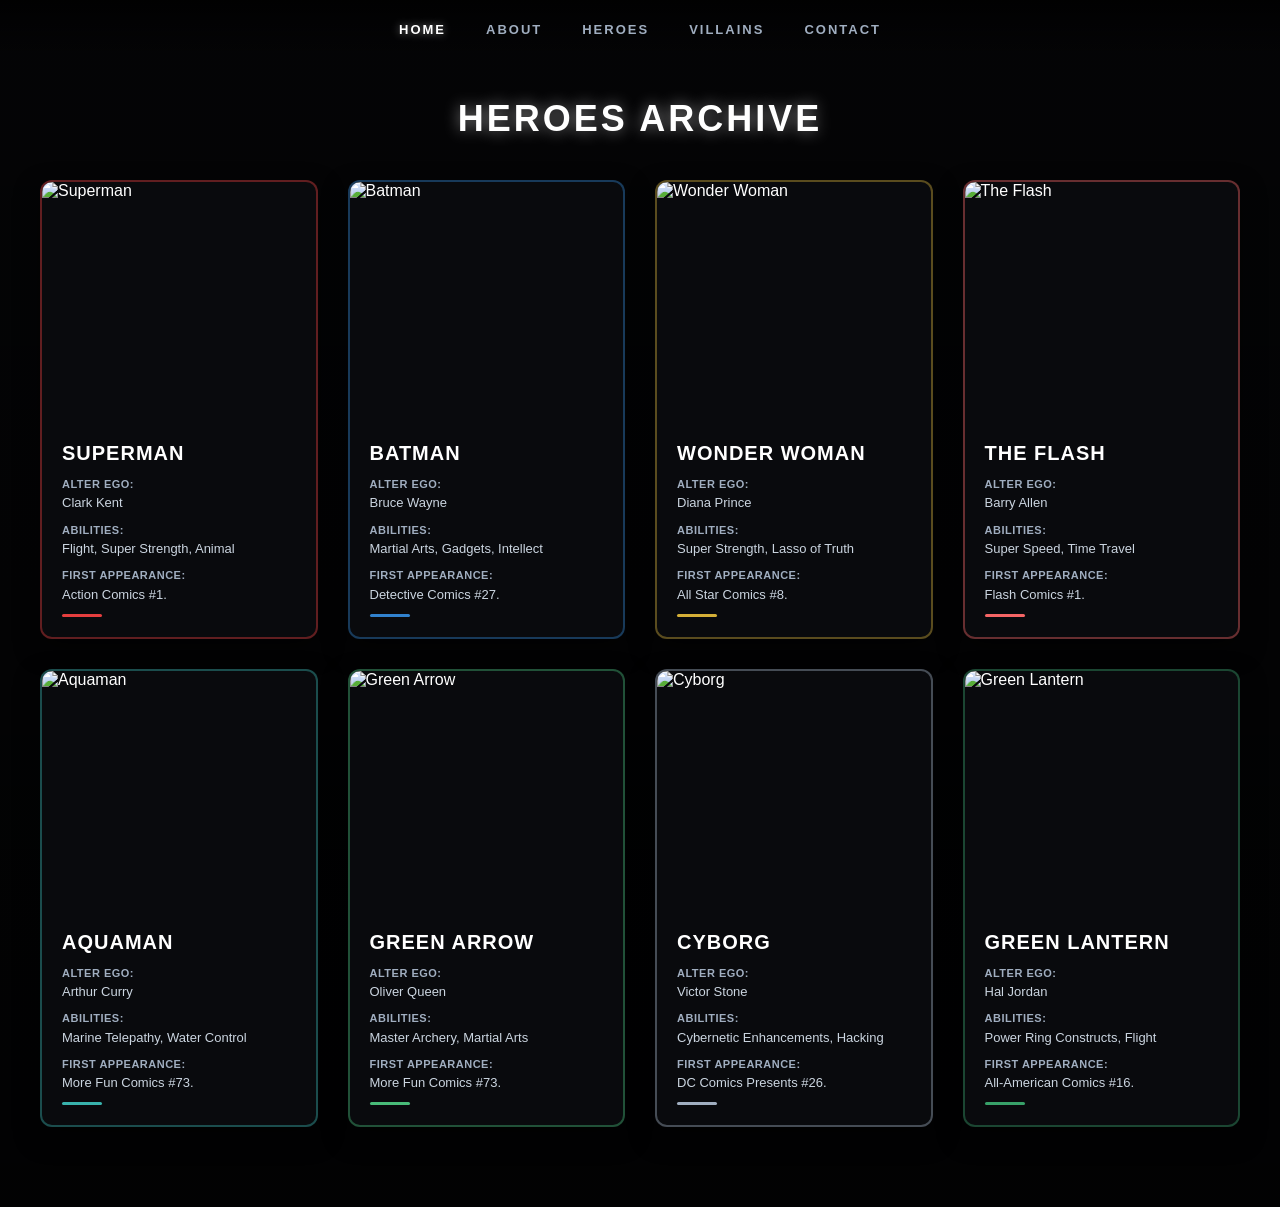
==== heroes.html @ 572b1f23 "Create heroes.html" ====
<!DOCTYPE html>
<html lang="uk">
<head>
    <meta charset="UTF-8">
    <meta name="viewport" content="width=device-width, initial-scale=1.0">
    <title>DC Heroes - Heroes Archive</title>
    <link rel="stylesheet" href="style.css">
    <link rel="stylesheet" href="heroes.css">
</head>
<body>

    <div class="background-overlay"></div>

    <header>
        <nav class="top-nav">
            <ul class="footer-nav">
            <li><a href="index.html" class="active">Home</a></li>
            <li><a href="about.html">About</a></li>
            <li><a href="heroes.html">Heroes</a></li>
            <li><a href="villains.html">Villains</a></li>
            <li><a href="contact.html">Contact</a></li>
        </ul>
        </nav>
    </header>

    <main>
        <h1 class="page-title">HEROES ARCHIVE</h1>

        <div class="heroes-grid">

            <div class="hero-card card-superman">
                <div class="card-img-container">
                    <img src="img/superman.jpg" alt="Superman" class="hero-img">
                </div>
                <div class="card-info">
                    <h2>SUPERMAN</h2>
                    <p class="alter-ego"><span>ALTER EGO:</span> Clark Kent</p>
                    <p class="bio"><span>ABILITIES:</span> Flight, Super Strength, Animal</p>
                    <p class="bio"><span>FIRST APPEARANCE:</span> Action Comics #1.</p>
                    <div class="hero-badge"></div>
                </div>
            </div>

            <div class="hero-card card-batman">
                <div class="card-img-container">
                    <img src="img/batman.jpg" alt="Batman" class="hero-img">
                </div>
                <div class="card-info">
                    <h2>BATMAN</h2>
                    <p class="alter-ego"><span>ALTER EGO:</span> Bruce Wayne</p>
                    <p class="bio"><span>ABILITIES:</span> Martial Arts, Gadgets, Intellect</p>
                    <p class="bio"><span>FIRST APPEARANCE:</span> Detective Comics #27.</p>
                    <div class="hero-badge"></div>
                </div>
            </div>

            <div class="hero-card card-wonderwoman">
                <div class="card-img-container">
                    <img src="img/wonder-woman.jpg" alt="Wonder Woman" class="hero-img">
                </div>
                <div class="card-info">
                    <h2>WONDER WOMAN</h2>
                    <p class="alter-ego"><span>ALTER EGO:</span> Diana Prince</p>
                    <p class="bio"><span>ABILITIES:</span> Super Strength, Lasso of Truth</p>
                    <p class="bio"><span>FIRST APPEARANCE:</span> All Star Comics #8.</p>
                    <div class="hero-badge"></div>
                </div>
            </div>

            <div class="hero-card card-flash">
                <div class="card-img-container">
                    <img src="img/flash.jpg" alt="The Flash" class="hero-img">
                </div>
                <div class="card-info">
                    <h2>THE FLASH</h2>
                    <p class="alter-ego"><span>ALTER EGO:</span> Barry Allen</p>
                    <p class="bio"><span>ABILITIES:</span> Super Speed, Time Travel</p>
                    <p class="bio"><span>FIRST APPEARANCE:</span> Flash Comics #1.</p>
                    <div class="hero-badge"></div>
                </div>
            </div>

            <div class="hero-card card-aquaman">
                <div class="card-img-container">
                    <img src="img/aquaman.jpg" alt="Aquaman" class="hero-img">
                </div>
                <div class="card-info">
                    <h2>AQUAMAN</h2>
                    <p class="alter-ego"><span>ALTER EGO:</span> Arthur Curry</p>
                    <p class="bio"><span>ABILITIES:</span> Marine Telepathy, Water Control</p>
                    <p class="bio"><span>FIRST APPEARANCE:</span> More Fun Comics #73.</p>
                    <div class="hero-badge"></div>
                </div>
            </div>

            <div class="hero-card card-greenarrow">
                <div class="card-img-container">
                    <img src="img/green arrow.jpg" alt="Green Arrow" class="hero-img">
                </div>
                <div class="card-info">
                    <h2>GREEN ARROW</h2>
                    <p class="alter-ego"><span>ALTER EGO:</span> Oliver Queen</p>
                    <p class="bio"><span>ABILITIES:</span> Master Archery, Martial Arts</p>
                    <p class="bio"><span>FIRST APPEARANCE:</span> More Fun Comics #73.</p>
                    <div class="hero-badge"></div>
                </div>
            </div>

            <div class="hero-card card-cyborg">
                <div class="card-img-container">
                    <img src="img/cyborg.jpg" alt="Cyborg" class="hero-img">
                </div>
                <div class="card-info">
                    <h2>CYBORG</h2>
                    <p class="alter-ego"><span>ALTER EGO:</span> Victor Stone</p>
                    <p class="bio"><span>ABILITIES:</span> Cybernetic Enhancements, Hacking</p>
                    <p class="bio"><span>FIRST APPEARANCE:</span> DC Comics Presents #26.</p>
                    <div class="hero-badge"></div>
                </div>
            </div>

            <div class="hero-card card-greenlantern">
                <div class="card-img-container">
                    <img src="img/green lantern.jpg" alt="Green Lantern" class="hero-img">
                </div>
                <div class="card-info">
                    <h2>GREEN LANTERN</h2>
                    <p class="alter-ego"><span>ALTER EGO:</span> Hal Jordan</p>
                    <p class="bio"><span>ABILITIES:</span> Power Ring Constructs, Flight</p>
                    <p class="bio"><span>FIRST APPEARANCE:</span> All-American Comics #16.</p>
                    <div class="hero-badge"></div>
                </div>
            </div>

        </div>
    </main>

</body>
</html>
---- style.css ----
*, *::before, *::after {
    box-sizing: border-box;
    margin: 0;
    padding: 0;
}

body {
    font-family: 'Segoe UI', Roboto, Helvetica, Arial, sans-serif;
    background-color: #0b0c10;
    color: #ffffff;
    height: 100vh;
    display: flex;
    flex-direction: column;
    overflow: hidden;
    position: relative;
}


.background-overlay {
    position: absolute;
    top: 0;
    left: 0;
    width: 100%;
    height: 100%;
    background-image: linear-gradient(rgba(0, 0, 0, 0.65), rgba(0, 0, 0, 0.85)), url('img/dc-comics-bg.jpg'); 
    background-size: cover;
    background-position: center;
    background-repeat: no-repeat;
    z-index: -1;
}


header {
    width: 100%;
    padding: 20px 0;
    display: flex;
    justify-content: center;
    align-items: center;
    background: linear-gradient(to bottom, rgba(0,0,0,0.8), rgba(0,0,0,0));
    z-index: 10;
}

.logo-container {
    width: 220px;
    height: auto;
    display: flex;
    justify-content: center;
    align-items: center;
}

.logo-img {
    max-width: 100%;
    height: auto;
    display: block;
    
    font-size: 28px;
    font-weight: 900;
    letter-spacing: 2px;
    color: #3182ce;
    text-shadow: 0 0 10px #3182ce, 0 0 20px #2b6cb0;
    text-transform: uppercase;
}


main {
    flex: 1;
    display: flex;
    flex-direction: column;
    align-items: center;
    justify-content: center;
    padding: 0 20px;
    z-index: 5;
}


.hub-title-block {
    text-align: center;
    margin-bottom: 40px;
}

.hub-main-title {
    font-size: 42px;
    font-weight: 800;
    letter-spacing: 3px;
    color: #ffffff;
    text-shadow: 0 0 15px rgba(255, 255, 255, 0.6);
    margin-bottom: 5px;
}

.hub-subtitle {
    font-size: 14px;
    text-transform: uppercase;
    letter-spacing: 4px;
    color: #a0aec0;
}


.cards-container {
    display: flex;
    justify-content: center;
    gap: 60px;
    width: 100%;
    max-width: 1100px;
}


.hub-card {
    flex: 1;
    max-width: 380px;
    aspect-ratio: 1 / 1;
    position: relative;
    border-radius: 12px;
    overflow: hidden;
    cursor: pointer;
    text-decoration: none;
    transition: transform 0.4s cubic-bezier(0.25, 1, 0.5, 1), box-shadow 0.4s ease;
    box-shadow: 0 10px 30px rgba(0, 0, 0, 0.5);
}


.card-img {
    width: 100%;
    height: 100%;
    object-fit: cover;
    display: block;
    transition: transform 0.5s ease;
}


.card-overlay {
    position: absolute;
    bottom: 0;
    left: 0;
    width: 100%;
    height: 100%;
    background: linear-gradient(to top, rgba(0, 0, 0, 0.9) 15%, rgba(0, 0, 0, 0.2) 60%, rgba(0, 0, 0, 0) 100%);
    display: flex;
    flex-direction: column;
    justify-content: flex-end;
    align-items: center;
    padding-bottom: 35px;
    text-align: center;
}

.card-title {
    font-size: 22px;
    font-weight: 700;
    letter-spacing: 1.5px;
    color: #ffffff;
    text-transform: uppercase;
    margin-bottom: 10px;
    transition: text-shadow 0.3s ease;
}


.card-badge {
    width: 40px;
    height: 3px;
    border-radius: 2px;
    transition: width 0.3s ease, background-color 0.3s ease;
}


.card-heroes {
    border: 3px solid rgba(212, 175, 55, 0.3);
}

.card-heroes .card-badge {
    background-color: #d4af37;
}

.card-heroes:hover {
    transform: scale(1.05);
    box-shadow: 0 0 30px rgba(212, 175, 55, 0.6);
    border-color: rgba(212, 175, 55, 1);
}

.card-heroes:hover .card-title {
    text-shadow: 0 0 10px rgba(212, 175, 55, 0.8);
}

.card-heroes:hover .card-img {
    transform: scale(1.08);
}

.card-heroes:hover .card-badge {
    width: 80px;
    background-color: #f6e05e;
}


.card-villains {
    border: 3px solid rgba(128, 0, 128, 0.4);
}

.card-villains .card-badge {
    background-color: #800080;
}

.card-villains:hover {
    transform: scale(1.05);
    box-shadow: 0 0 30px rgba(159, 122, 234, 0.7);
    border-color: rgba(159, 122, 234, 1);
}

.card-villains:hover .card-title {
    text-shadow: 0 0 10px rgba(159, 122, 234, 0.9);
}

.card-villains:hover .card-img {
    transform: scale(1.08);
}

.card-villains:hover .card-badge {
    width: 80px;
    background-color: #b794f4;
}


footer {
    width: 100%;
    background-color: rgba(5, 5, 5, 0.95);
    border-top: 1px solid rgba(255, 255, 255, 0.08);
    padding: 18px 0;
    display: flex;
    justify-content: center;
    align-items: center;
    z-index: 10;
}

.footer-nav {
    display: flex;
    gap: 40px;
    list-style: none;
}

.footer-nav a {
    color: #a0aec0;
    text-decoration: none;
    font-size: 13px;
    font-weight: 600;
    text-transform: uppercase;
    letter-spacing: 2px;
    transition: color 0.3s ease, text-shadow 0.3s ease;
}

.footer-nav a:hover, .footer-nav a.active {
    color: #ffffff;
    text-shadow: 0 0 8px rgba(255, 255, 255, 0.5);
}


@media (max-width: 768px) {
    body {
        overflow-y: auto;
        height: auto;
    }
    .cards-container {
        flex-direction: column;
        align-items: center;
        gap: 30px;
        padding-bottom: 40px;
    }
    .hub-card {
        width: 100%;
        max-width: 320px;
    }
    .footer-nav {
        gap: 20px;
        flex-wrap: wrap;
        justify-content: center;
    }
}
body {
    overflow-y: auto ;
    height: auto ;
}

main {
    padding: 40px 20px 80px 20px ;
    height: auto ;
    display: flex;
    flex-direction: column;
    align-items: center;
}

.page-title {
    font-size: 36px;
    font-weight: 800;
    letter-spacing: 3px;
    margin-bottom: 40px;
    text-transform: uppercase;
    text-shadow: 0 0 15px rgba(255, 255, 255, 0.5);
    text-align: center;
}

.heroes-grid {
    display: grid;
    grid-template-columns: repeat(4, 1fr);
    gap: 30px;
    width: 100%;
    max-width: 1200px;
    margin: 0 auto;
}

.hero-card {
    background: rgba(11, 12, 16, 0.85);
    border-radius: 12px;
    overflow: hidden;
    display: flex;
    flex-direction: column;
    box-shadow: 0 10px 25px rgba(0, 0, 0, 0.5);
    transition: transform 0.4s cubic-bezier(0.25, 1, 0.5, 1), box-shadow 0.4s ease;
    border: 2px solid rgba(255, 255, 255, 0.1);
    text-decoration: none;
}

.hero-card:hover {
    transform: translateY(-5px);
}

.card-img-container {
    width: 100%;
    height: 240px;
    overflow: hidden;
}

.hero-img {
    width: 100%;
    height: 100%;
    object-fit: cover;
    display: block;
    transition: transform 0.5s ease;
}

.hero-card:hover .hero-img {
    transform: scale(1.05);
}

.card-info {
    padding: 20px;
    display: flex;
    flex-direction: column;
    flex: 1;
}

.card-info h2 {
    font-size: 20px;
    font-weight: 800;
    margin-bottom: 12px;
    letter-spacing: 1px;
    color: #ffffff;
}

.alter-ego, .bio {
    font-size: 13px;
    color: #cbd5e0;
    margin-bottom: 10px;
    line-height: 1.4;
}

.alter-ego span, .bio span {
    font-weight: 700;
    color: #a0aec0;
    display: block;
    font-size: 11px;
    text-transform: uppercase;
    letter-spacing: 0.5px;
    margin-bottom: 2px;
}

.hero-badge {
    width: 40px;
    height: 3px;
    border-radius: 2px;
    margin-top: auto;
    transition: width 0.3s ease;
}

.hero-card:hover .hero-badge {
    width: 70px;
}




.card-superman {
     border-color: rgba(229, 62, 62, 0.4); 
    }
.card-superman:hover {
     border-color: #e53e3e; box-shadow: 0 0 25px rgba(229, 62, 62, 0.6); 
    }
.card-superman .hero-badge {
     background-color: #e53e3e; 
    }


.card-batman {
     border-color: rgba(49, 130, 206, 0.4);
     }
.card-batman:hover {
     border-color: #3182ce; box-shadow: 0 0 25px rgba(49, 130, 206, 0.6); 
    }
.card-batman .hero-badge {
     background-color: #3182ce; 
    }


.card-wonderwoman {
     border-color: rgba(212, 175, 55, 0.4); 
    }
.card-wonderwoman:hover {
     border-color: #d4af37; box-shadow: 0 0 25px rgba(212, 175, 55, 0.6); 
    }
.card-wonderwoman .hero-badge {
     background-color: #d4af37; 
    }


.card-flash {
     border-color: rgba(245, 101, 101, 0.4); 
    }
.card-flash:hover {
     border-color: #f56565; box-shadow: 0 0 25px rgba(245, 101, 101, 0.6); 
    }
.card-flash .hero-badge {
     background-color: #f56565; 
    }


.card-aquaman {
     border-color: rgba(56, 178, 172, 0.4); 
    }
.card-aquaman:hover {
     border-color: #38b2ac; box-shadow: 0 0 25px rgba(56, 178, 172, 0.6); 
    }
.card-aquaman .hero-badge {
     background-color: #38b2ac; 
    }


.card-greenarrow {
     border-color: rgba(72, 187, 120, 0.4); 
    }
.card-greenarrow:hover {
     border-color: #48bb78; box-shadow: 0 0 25px rgba(72, 187, 120, 0.6); 
    }
.card-greenarrow .hero-badge {
     background-color: #48bb78; 
    }


.card-cyborg {
     border-color: rgba(160, 174, 192, 0.4); 
    }
.card-cyborg:hover {
     border-color: #a0aec0; box-shadow: 0 0 25px rgba(160, 174, 192, 0.6); 
    }
.card-cyborg .hero-badge {
     background-color: #a0aec0; 
    }


.card-greenlantern {
 border-color: rgba(56, 161, 105, 0.4); 
}
.card-greenlantern:hover {
 border-color: #38a169; box-shadow: 0 0 25px rgba(56, 161, 105, 0.6); 
}
.card-greenlantern .hero-badge {
     background-color: #38a169; 
}
.villains-title {
    text-shadow: 0 0 15px rgba(159, 122, 234, 0.6) ;
}


.card-joker {
    border: 3px solid rgba(72, 187, 120, 0.3);
}
.card-joker .hero-badge {
    background-color: #48bb78;
}
.card-joker:hover {
    transform: scale(1.05);
    box-shadow: 0 0 30px rgba(72, 187, 120, 0.7);
    border-color: #48bb78;
}
.card-joker:hover .card-title, 
.card-joker:hover h2 {
    text-shadow: 0 0 10px rgba(72, 187, 120, 0.9);
}
.card-joker:hover .hero-badge {
    width: 80px;
    background-color: #68d391;
}


.card-harley {
    border: 3px solid rgba(159, 122, 234, 0.3);
}
.card-harley .hero-badge {
    background-color: #9f7aea;
}
.card-harley:hover {
    transform: scale(1.05);
    box-shadow: 0 0 30px rgba(159, 122, 234, 0.7);
    border-color: #9f7aea;
}
.card-harley:hover .card-title, 
.card-harley:hover h2 {
    text-shadow: 0 0 10px rgba(159, 122, 234, 0.9);
}
.card-harley:hover .hero-badge {
    width: 80px;
    background-color: #b794f4;
}


.card-lex {
    border: 3px solid rgba(49, 130, 206, 0.3);
}
.card-lex .hero-badge {
    background-color: #3182ce;
}
.card-lex:hover {
    transform: scale(1.05);
    box-shadow: 0 0 30px rgba(49, 130, 206, 0.7);
    border-color: #3182ce;
}
.card-lex:hover .card-title, 
.card-lex:hover h2 {
    text-shadow: 0 0 10px rgba(49, 130, 206, 0.9);
}
.card-lex:hover .hero-badge {
    width: 80px;
    background-color: #63b3ed;
}


.card-darkseid {
    border: 3px solid rgba(229, 62, 62, 0.3);
}
.card-darkseid .hero-badge {
    background-color: #e53e3e;
}
.card-darkseid:hover {
    transform: scale(1.05);
    box-shadow: 0 0 30px rgba(229, 62, 62, 0.7);
    border-color: #e53e3e;
}
.card-darkseid:hover .card-title, 
.card-darkseid:hover h2 {
    text-shadow: 0 0 10px rgba(229, 62, 62, 0.9);
}
.card-darkseid:hover .hero-badge {
    width: 80px;
    background-color: #fc8181;
}


.card-deathstroke {
    border: 3px solid rgba(221, 107, 32, 0.3);
}
.card-deathstroke .hero-badge {
    background-color: #dd6b20;
}
.card-deathstroke:hover {
    transform: scale(1.05);
    box-shadow: 0 0 30px rgba(221, 107, 32, 0.7);
    border-color: #dd6b20;
}
.card-deathstroke:hover .card-title, 
.card-deathstroke:hover h2 {
    text-shadow: 0 0 10px rgba(221, 107, 32, 0.9);
}
.card-deathstroke:hover .hero-badge {
    width: 80px;
    background-color: #f6ad55;
}


.card-reverseflash {
    border: 3px solid rgba(214, 158, 46, 0.3);
}
.card-reverseflash .hero-badge {
    background-color: #d69e2e;
}
.card-reverseflash:hover {
    transform: scale(1.05);
    box-shadow: 0 0 30px rgba(214, 158, 46, 0.7);
    border-color: #d69e2e;
}
.card-reverseflash:hover .card-title, 
.card-reverseflash:hover h2 {
    text-shadow: 0 0 10px rgba(214, 158, 46, 0.9);
}
.card-reverseflash:hover .hero-badge {
    width: 80px;
    background-color: #faf089;
}


.card-blackadam {
    border: 3px solid rgba(183, 121, 31, 0.3);
}
.card-blackadam .hero-badge {
    background-color: #b7791f;
}
.card-blackadam:hover {
    transform: scale(1.05);
    box-shadow: 0 0 30px rgba(183, 121, 31, 0.7);
    border-color: #b7791f;
}
.card-blackadam:hover .card-title, 
.card-blackadam:hover h2 {
    text-shadow: 0 0 10px rgba(183, 121, 31, 0.9);
}
.card-blackadam:hover .hero-badge {
    width: 80px;
    background-color: #ecc94b;
}


.card-poisonivy {
    border: 3px solid rgba(56, 161, 105, 0.3);
}
.card-poisonivy .hero-badge {
    background-color: #38a169;
}
.card-poisonivy:hover {
    transform: scale(1.05);
    box-shadow: 0 0 30px rgba(56, 161, 105, 0.7);
    border-color: #38a169;
}
.card-poisonivy:hover .card-title, 
.card-poisonivy:hover h2 {
    text-shadow: 0 0 10px rgba(56, 161, 105, 0.9);
}
.card-poisonivy:hover .hero-badge {
    width: 80px;
    background-color: #48bb78;
}


.hero-card:hover .hero-img {
    transform: scale(1.08);
}
.about-container {
    max-width: 900px ;
    margin: 0 auto ;
    padding: 20px ;
}

.about-content {
    background: rgba(20, 20, 20, 0.6) ;
    backdrop-filter: blur(10px) ;
    border: 2px solid rgba(255, 255, 255, 0.1) ;
    border-radius: 16px ;
    padding: 40px ;
    box-shadow: 0 20px 50px rgba(0, 0, 0, 0.5) ;
}

.about-text-block h2 {
    color: #fff ;
    font-size: 24px ;
    letter-spacing: 2px ;
    margin-bottom: 20px ;
    border-left: 4px solid #3182ce ;
    padding-left: 15px ;
}

.about-text-block p {
    color: #cbd5e0 ;
    font-size: 16px ;
    line-height: 1.8 ;
    margin-bottom: 20px ;
}


.about-stats {
    display: flex ;
    justify-content: space-between ;
    gap: 20px ;
    margin-top: 40px ;
    border-top: 1px solid rgba(255, 255, 255, 0.1);
    padding-top: 30px ;
}

.stat-box {
    flex: 1 ;
    background: rgba(255, 255, 255, 0.03) ;
    border: 1px solid rgba(255, 255, 255, 0.05) ;
    padding: 20px ;
    text-align: center ;
    border-radius: 8px ;
    transition: all 0.3s ease ;
}

.stat-box h3 {
    font-size: 36px ;
    color: #fff ;
    margin: 0 0 5px 0 ;
    font-weight: bold ;
}

.stat-box p {
    font-size: 12px ;
    color: #718096 ;
    letter-spacing: 1px ;
    margin: 0 ;
    text-transform: uppercase ;
}


.stat-box:hover {
    background: rgba(49, 130, 206, 0.1) ;
    border-color: #3182ce ;
    transform: translateY(-5px) ;
    box-shadow: 0 0 15px rgba(49, 130, 206, 0.3) ;
}

.stat-box:hover h3 {
    color: #63b3ed ;
    text-shadow: 0 0 8px rgba(99, 179, 237, 0.6) ;
}
.contact-container {
    max-width: 1000px ;
    margin: 0 auto ;
    padding: 20px ;
}

.contact-content {
    background: rgba(20, 20, 20, 0.6) ;
    backdrop-filter: blur(10px) ;
    border: 2px solid rgba(255, 255, 255, 0.1) ;
    border-radius: 16px ;
    padding: 40px ;
    box-shadow: 0 20px 50px rgba(0, 0, 0, 0.5) ;
    
    
    display: grid ;
    grid-template-columns: 1fr 1.2fr ;
    gap: 40px ;
}


.contact-info-block h2 {
    color: #fff ;
    font-size: 24px ;
    letter-spacing: 2px ;
    margin-bottom: 20px ;
    border-left: 4px solid #e53e3e ; 
    padding-left: 15px ;
}

.contact-info-block p {
    color: #cbd5e0 ;
    font-size: 15px ;
    line-height: 1.6 ;
    margin-bottom: 30px ;
}

.info-item {
    background: rgba(255, 255, 255, 0.03) ;
    border: 1px solid rgba(255, 255, 255, 0.05) ;
    padding: 15px ;
    border-radius: 8px ;
    margin-bottom: 15px ;
    font-size: 14px ;
    color: #fff ;
}

.info-item span {
    font-weight: bold ;
    color: #e53e3e ;
    margin-right: 5px ;
}


.contact-form {
    display: flex ;
    flex-direction: column ;
    gap: 20px ;
}

.form-group {
    display: flex ;
    flex-direction: column ;
    gap: 8px ;
}

.form-group label {
    font-size: 12px ;
    color: #a0aec0 ;
    letter-spacing: 1px ;
    font-weight: bold ;
}

.form-group input, 
.form-group select, 
.form-group textarea {
    background: rgba(0, 0, 0, 0.4) ;
    border: 1px solid rgba(255, 255, 255, 0.15) ;
    padding: 12px ;
    color: #fff ;
    border-radius: 6px ;
    font-size: 14px ;
    outline: none ;
    transition: all 0.3s ease ;
}

.form-group input::placeholder,
.form-group textarea::placeholder {
    color: #4a5568 ;
}


.form-group input:focus, 
.form-group select:focus, 
.form-group textarea:focus {
    border-color: #3182ce ;
    box-shadow: 0 0 10px rgba(49, 130, 206, 0.5) ;
    background: rgba(0, 0, 0, 0.6) ;
}


.submit-btn {
    background: #e53e3e ;
    color: #fff ;
    border: none ;
    padding: 15px ;
    font-size: 14px ;
    font-weight: bold ;
    letter-spacing: 1px ;
    border-radius: 6px ;
    cursor: pointer ;
    transition: all 0.3s ease ;
    box-shadow: 0 4px 15px rgba(229, 62, 62, 0.4) ;
}

.submit-btn:hover {
    background: #c53030 ;
    box-shadow: 0 0 20px rgba(229, 62, 62, 0.8) ;
    transform: translateY(-2px) ;
}
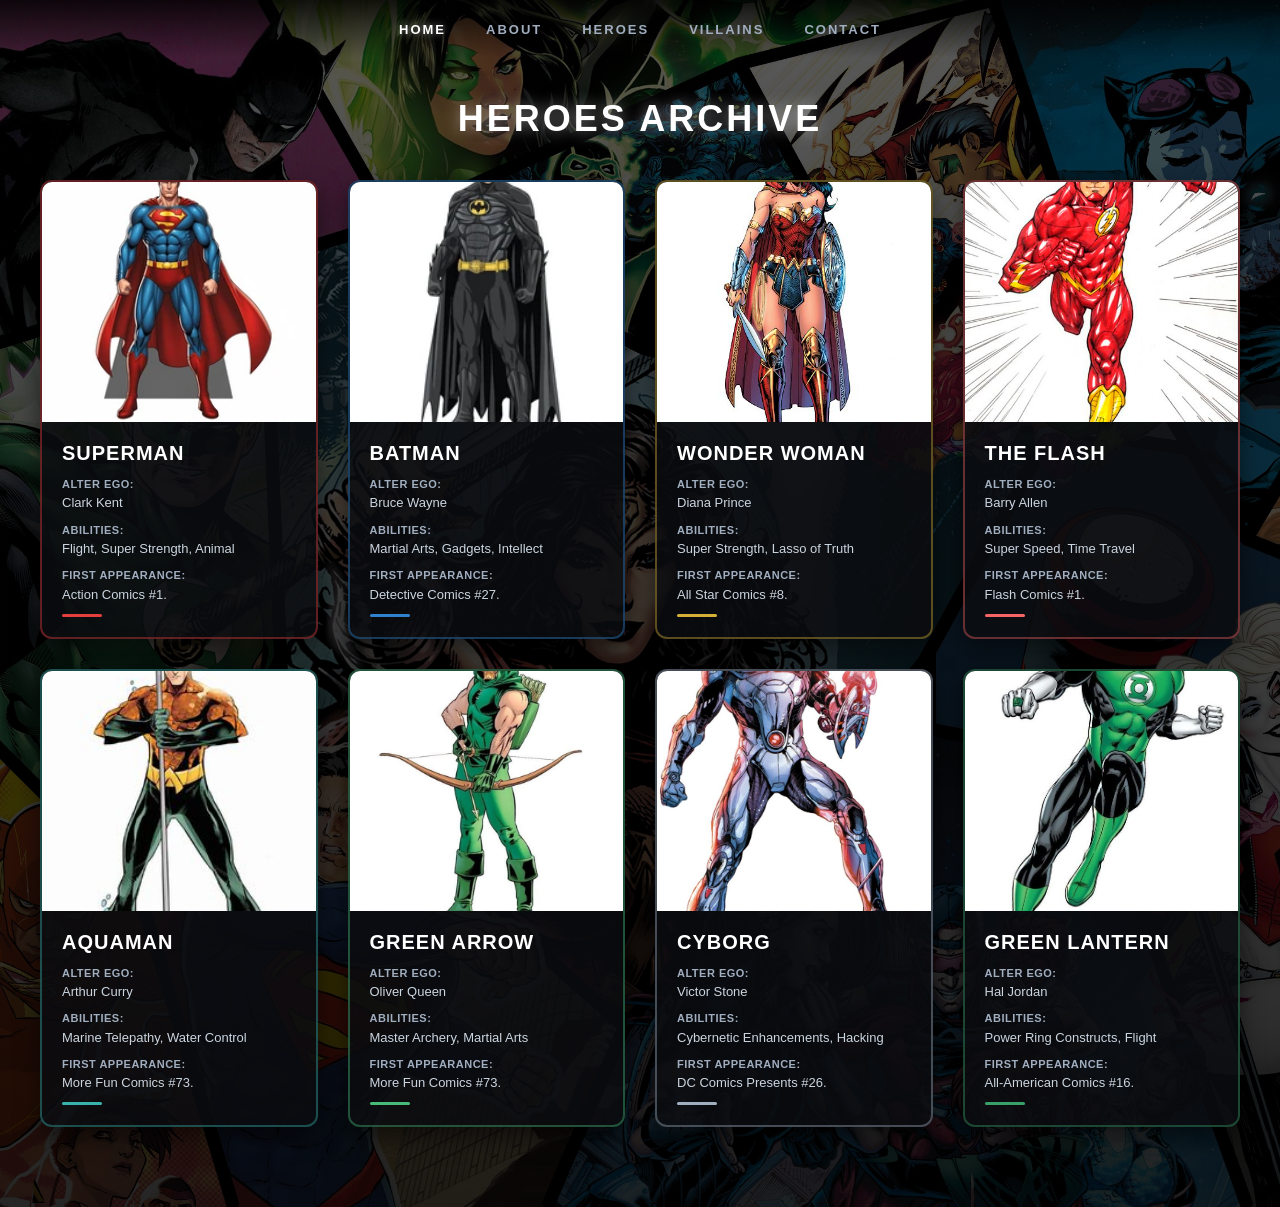
==== commit 75bc4a3c: "Update heroes.html" ====
--- a/heroes.html
+++ b/heroes.html
@@ -108,7 +108,7 @@
 
             <div class="hero-card card-cyborg">
                 <div class="card-img-container">
-                    <img src="img/cyborg.jpg" alt="Cyborg" class="hero-img">
+                    <img src="img/Cyborg.jpg" alt="Cyborg" class="hero-img">
                 </div>
                 <div class="card-info">
                     <h2>CYBORG</h2>
